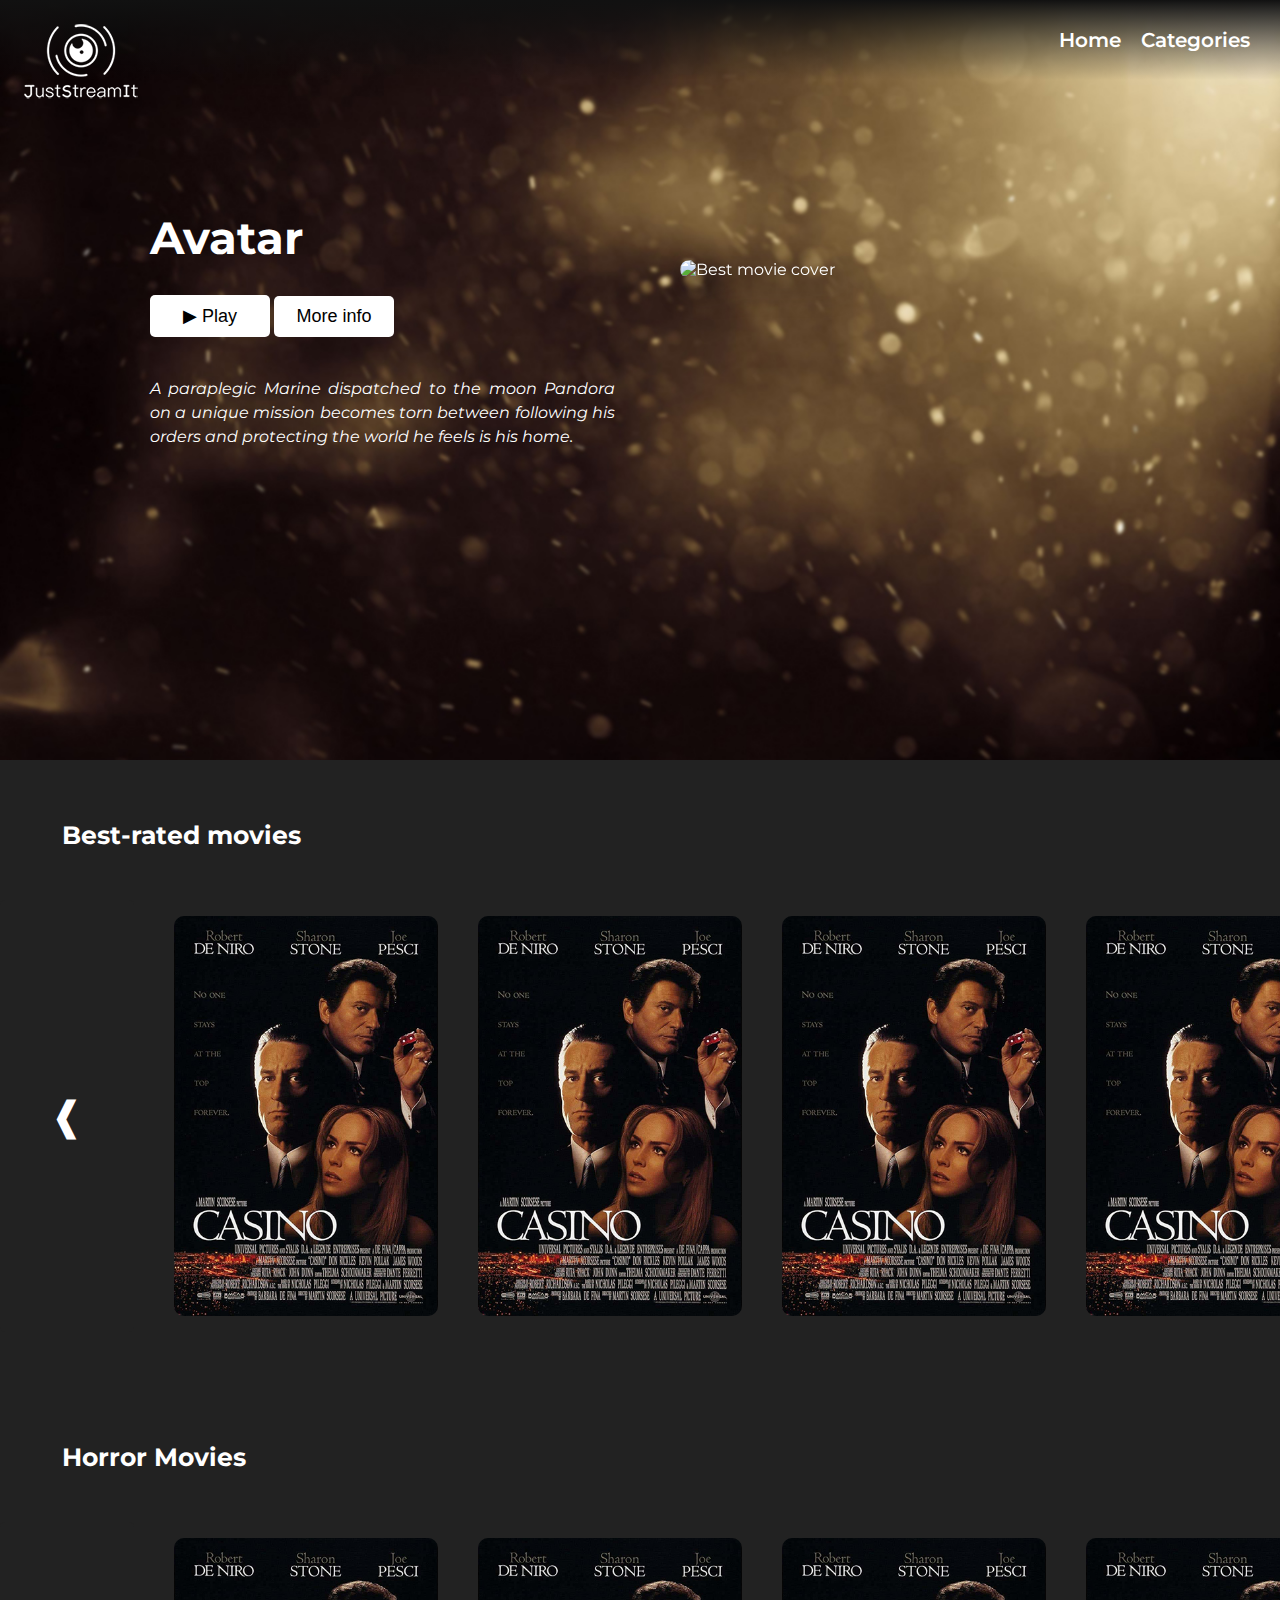
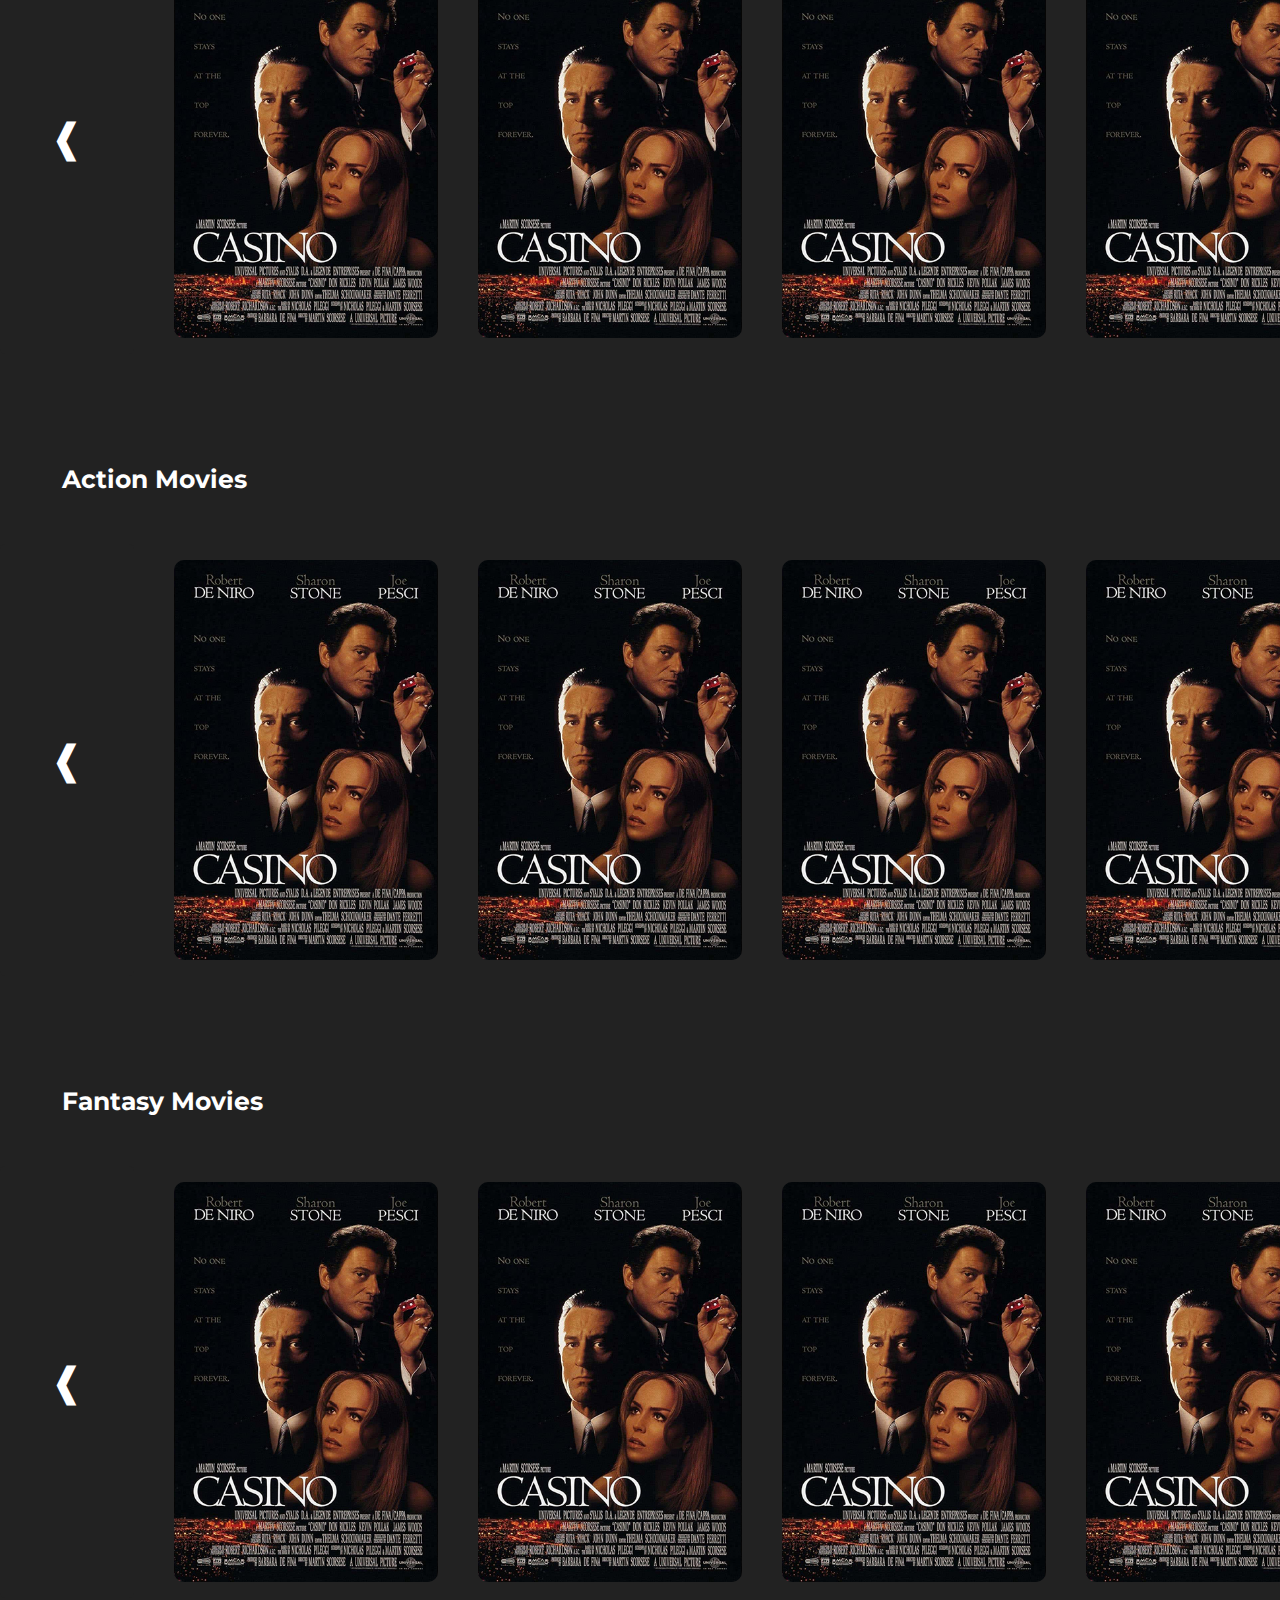
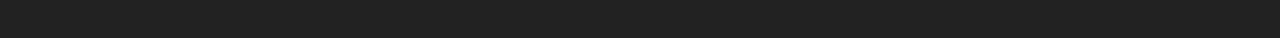
==== JustStreamIt/index.html @ 5d686f57 "added modal" ====
<!DOCTYPE html>
<html lang="en">
<head>
    <meta charset="UTF-8">
    <link rel="stylesheet" href="style.css" />
    <link rel="preconnect" href="https://fonts.googleapis.com">
    <link rel="preconnect" href="https://fonts.gstatic.com" crossorigin>
    <link href="https://fonts.googleapis.com/css2?family=Montserrat&display=swap" rel="stylesheet">
    <title>JustStreamIt</title>
</head>

<body>
    <header class="header">
        <div class="header_logo">
            <a href="index.html"><img src="images/logo_small.png" alt="JustStreamIt logo"></a>
        </div>
        <nav class="header_menu">
            <ul class="nav_bar">
                <li class="nav"><a href="index.html">Home</a></li>
                <li class="nav"><a href="#categories">Categories</a></li>
            </ul>
        </nav>
    </header>
    <section class="best">
        <div class="best_movie_cover">
            <img src="https://m.media-amazon.com/images/M/MV5BMTYwOTEwNjAzMl5BMl5BanBnXkFtZTcwODc5MTUwMw@@._V1_UX182_CR0,0,182,268_AL_.jpg" alt="Best movie cover">
        </div>
        <div class="best_movie">
            <h1 class="best_movie_title">Avatar</h1>
        </div>
        <div class="buttons">
            <button class="button">▶ Play</button>
            <button id="btn" class="button">More info</button>
        </div>
        <div class="best_movie_description">
            <p class="best_desc">
                A paraplegic Marine dispatched to the moon Pandora on a unique mission becomes torn between following his orders and protecting the world he feels is his home.
            </p>
        </div>
    </section>
    <section class="best_rated" id="categories">
        <header class="category">
            <h2>Best-rated movies</h2>
        </header>
        <div id="carrousel" class="carrousel">
            <button class="arrow_left">❰</button>
            <div class="gallery">
                <ul class="carrousel">
                    <li class="carrousel-item">
                        <img src="images/casino.jpg" alt="Best movie cover">
                        <div class= "overlay">
                            <p>Title</p>
                            <button class= "overlay_button">▶ Play</button>
                            <button class= "overlay_button">More...</button>
                        </div>
                    </li>
                    <li class="carrousel-item">
                        <img src="images/casino.jpg" alt="Best movie cover">
                        <div class= "overlay">
                            <p>Title</p>
                            <button class= "overlay_button">▶ Play</button>
                            <button class= "overlay_button">More...</button>
                        </div>
                    </li>
                    <li class="carrousel-item">
                        <img src="images/casino.jpg" alt="Best movie cover">
                        <div class= "overlay">
                            <p>Title</p>
                            <button class= "overlay_button">▶ Play</button>
                            <button class= "overlay_button">More...</button>
                        </div>
                    </li>
                    <li class="carrousel-item">
                        <img src="images/casino.jpg" alt="Best movie cover">
                        <div class= "overlay">
                            <p>Title</p>
                            <button class= "overlay_button">▶ Play</button>
                            <button class= "overlay_button">More...</button>
                        </div>
                    </li>
                    <li class="carrousel-item">
                        <img src="images/casino.jpg" alt="Best movie cover">
                        <div class= "overlay">
                            <p>Title</p>
                            <button class= "overlay_button">▶ Play</button>
                            <button class= "overlay_button">More...</button>
                        </div>
                    </li>
                    <li class="carrousel-item">
                        <img src="images/casino.jpg" alt="Best movie cover">
                        <div class= "overlay">
                            <p>Title</p>
                            <button class= "overlay_button">▶ Play</button>
                            <button class= "overlay_button">More...</button>
                        </div>
                    </li>
                    <li class="carrousel-item">
                        <img src="images/casino.jpg" alt="Best movie cover">
                        <div class= "overlay">
                            <p>Title</p>
                            <button class= "overlay_button">▶ Play</button>
                            <button class= "overlay_button">More...</button>
                        </div>
                    </li>
                </ul>
            </div>
            <button class="arrow_right">❱</button>
        </div>
    </section>
    <section class="category1">
        <header class="category">
            <h2>Horror Movies</h2>
        </header>
        <div id="carrousel" class="carrousel">
            <button class="arrow_left">❰</button>
            <div class="gallery">
                <ul class="carrousel">
                    <li class="carrousel-item">
                        <img src="images/casino.jpg" alt="Best movie cover">
                        <div class= "overlay">
                            <p>Title</p>
                            <button class= "overlay_button">▶ Play</button>
                            <button class= "overlay_button">More...</button>
                        </div>
                    </li>
                    <li class="carrousel-item">
                        <img src="images/casino.jpg" alt="Best movie cover">
                        <div class= "overlay">
                            <p>Title</p>
                            <button class= "overlay_button">▶ Play</button>
                            <button class= "overlay_button">More...</button>
                        </div>
                    </li>
                    <li class="carrousel-item">
                        <img src="images/casino.jpg" alt="Best movie cover">
                        <div class= "overlay">
                            <p>Title</p>
                            <button class= "overlay_button">▶ Play</button>
                            <button class= "overlay_button">More...</button>
                        </div>
                    </li>
                    <li class="carrousel-item">
                        <img src="images/casino.jpg" alt="Best movie cover">
                        <div class= "overlay">
                            <p>Title</p>
                            <button class= "overlay_button">▶ Play</button>
                            <button class= "overlay_button">More...</button>
                        </div>
                    </li>
                    <li class="carrousel-item">
                        <img src="images/casino.jpg" alt="Best movie cover">
                        <div class= "overlay">
                            <p>Title</p>
                            <button class= "overlay_button">▶ Play</button>
                            <button class= "overlay_button">More...</button>
                        </div>
                    </li>
                    <li class="carrousel-item">
                        <img src="images/casino.jpg" alt="Best movie cover">
                        <div class= "overlay">
                            <p>Title</p>
                            <button class= "overlay_button">▶ Play</button>
                            <button class= "overlay_button">More...</button>
                        </div>
                    </li>
                    <li class="carrousel-item">
                        <img src="images/casino.jpg" alt="Best movie cover">
                        <div class= "overlay">
                            <p>Title</p>
                            <button class= "overlay_button">▶ Play</button>
                            <button class= "overlay_button">More...</button>
                        </div>
                    </li>
                </ul>
            </div>
            <button class="arrow_right">❱</button>
        </div>
    </section>
    <section class="category2">
        <header class="category">
            <h2>Action Movies</h2>
        </header>
        <div id="carrousel" class="carrousel">
            <button class="arrow_left">❰</button>
            <div class="gallery">
                <ul class="carrousel">
                    <li class="carrousel-item">
                        <img src="images/casino.jpg" alt="Best movie cover">
                        <div class= "overlay">
                            <p>Title</p>
                            <button class= "overlay_button">▶ Play</button>
                            <button class= "overlay_button">More...</button>
                        </div>
                    </li>
                    <li class="carrousel-item">
                        <img src="images/casino.jpg" alt="Best movie cover">
                        <div class= "overlay">
                            <p>Title</p>
                            <button class= "overlay_button">▶ Play</button>
                            <button class= "overlay_button">More...</button>
                        </div>
                    </li>
                    <li class="carrousel-item">
                        <img src="images/casino.jpg" alt="Best movie cover">
                        <div class= "overlay">
                            <p>Title</p>
                            <button class= "overlay_button">▶ Play</button>
                            <button class= "overlay_button">More...</button>
                        </div>
                    </li>
                    <li class="carrousel-item">
                        <img src="images/casino.jpg" alt="Best movie cover">
                        <div class= "overlay">
                            <p>Title</p>
                            <button class= "overlay_button">▶ Play</button>
                            <button class= "overlay_button">More...</button>
                        </div>
                    </li>
                    <li class="carrousel-item">
                        <img src="images/casino.jpg" alt="Best movie cover">
                        <div class= "overlay">
                            <p>Title</p>
                            <button class= "overlay_button">▶ Play</button>
                            <button class= "overlay_button">More...</button>
                        </div>
                    </li>
                    <li class="carrousel-item">
                        <img src="images/casino.jpg" alt="Best movie cover">
                        <div class= "overlay">
                            <p>Title</p>
                            <button class= "overlay_button">▶ Play</button>
                            <button class= "overlay_button">More...</button>
                        </div>
                    </li>
                    <li class="carrousel-item">
                        <img src="images/casino.jpg" alt="Best movie cover">
                        <div class= "overlay">
                            <p>Title</p>
                            <button class= "overlay_button">▶ Play</button>
                            <button class= "overlay_button">More...</button>
                        </div>
                    </li>
                </ul>
            </div>
            <button class="arrow_right">❱</button>
        </div>
    </section>
    <section class="category3">
        <header class="category">
            <h2>Fantasy Movies</h2>
        </header>
        <div id="carrousel" class="carrousel">
            <button class="arrow_left">❰</button>
            <div class="gallery">
                <ul class="carrousel">
                    <li class="carrousel-item">
                        <img src="images/casino.jpg" alt="Best movie cover">
                        <div class= "overlay">
                            <p>Title</p>
                            <button class= "overlay_button">▶ Play</button>
                            <button class= "overlay_button">More...</button>
                        </div>
                    </li>
                    <li class="carrousel-item">
                        <img src="images/casino.jpg" alt="Best movie cover">
                        <div class= "overlay">
                            <p>Title</p>
                            <button class= "overlay_button">▶ Play</button>
                            <button class= "overlay_button">More...</button>
                        </div>
                    </li>
                    <li class="carrousel-item">
                        <img src="images/casino.jpg" alt="Best movie cover">
                        <div class= "overlay">
                            <p>Title</p>
                            <button class= "overlay_button">▶ Play</button>
                            <button class= "overlay_button">More...</button>
                        </div>
                    </li>
                    <li class="carrousel-item">
                        <img src="images/casino.jpg" alt="Best movie cover">
                        <div class= "overlay">
                            <p>Title</p>
                            <button class= "overlay_button">▶ Play</button>
                            <button class= "overlay_button">More...</button>
                        </div>
                    </li>
                    <li class="carrousel-item">
                        <img src="images/casino.jpg" alt="Best movie cover">
                        <div class= "overlay">
                            <p>Title</p>
                            <button class= "overlay_button">▶ Play</button>
                            <button class= "overlay_button">More...</button>
                        </div>
                    </li>
                    <li class="carrousel-item">
                        <img src="images/casino.jpg" alt="Best movie cover">
                        <div class= "overlay">
                            <p>Title</p>
                            <button class= "overlay_button">▶ Play</button>
                            <button class= "overlay_button">More...</button>
                        </div>
                    </li>
                    <li class="carrousel-item">
                        <img src="images/casino.jpg" alt="Best movie cover">
                        <div class= "overlay">
                            <p>Title</p>
                            <button class= "overlay_button">▶ Play</button>
                            <button class= "overlay_button">More...</button>
                        </div>
                    </li>
                </ul>
            </div>
            <button class="arrow_right">❱</button>
        </div>
    </section>
    <div id="modal" class="modal">
        <div class="modal-content">
            <span class="close">&times;</span>
            <div class="best_movie_cover">
                <img src="https://m.media-amazon.com/images/M/MV5BMTYwOTEwNjAzMl5BMl5BanBnXkFtZTcwODc5MTUwMw@@._V1_UX182_CR0,0,182,268_AL_.jpg" alt="Best movie cover">
            </div>
            <div class="best_movie_info">
                <header class="modal_header">
                    <h3 class="title">Avatar</h3>
                    <button class="modal_button">▶ Play</button>
                </header>
                <div class="metadata">
                    <p style="display:inline" class="year">2009</p> • 
                    <p style="display:inline" class="rated">12</p>+ • 
                    <p style="display:inline" class="duration">162</p> min<br>
                    <p style="display:inline" class="genres">Action, Adventure, Fantasy</p><br>
                    <strong>IMDb </strong><p style="display:inline" class="imdb_score">7.8</p> / 10<br><br>
                </div>
                <strong>Directed by : </strong>
                <p style="display:inline" class="directors">James Cameron</p><br>
                <strong>Starring : </strong>
                <p style="display:inline" class="cast">
                    CCH Pounder, Dileep Rao, Giovanni Ribisi, Jason Whyte, Joel David Moore, Laz Alonso, Matt Gerald, Michelle Rodriguez, Sam Worthington, Scott Lawrence, Sean Anthony Moran, Sigourney Weaver, Stephen Lang, Wes Studi, Zoe Saldana
                </p>...<br>
                <strong>Country : </strong>
                <p style="display:inline" class="country">USA</p><br>
                <strong>Box office : </strong>
                <p style="display:inline" class="box_office">2,790,439,092 USD</p><br><br>
                <strong>Plot summary : </strong>
                <p class="plot">
                    When his brother is killed in a robbery, paraplegic Marine Jake Sully decides to take his place in a mission on the distant world of Pandora. There he learns of greedy corporate figurehead Parker Selfridge's intentions of driving off the native humanoid "Na'vi" in order to mine for the precious material scattered throughout their rich woodland. In exchange for the spinal surgery that will fix his legs, Jake gathers knowledge, of the Indigenous Race and their Culture, for the cooperating military unit spearheaded by gung-ho Colonel Quaritch, while simultaneously attempting to infiltrate the Na'vi people with the use of an "avatar" identity. While Jake begins to bond with the native tribe and quickly falls in love with the beautiful alien Neytiri, the restless Colonel moves forward with his ruthless extermination tactics, forcing the soldier to take a stand - and fight back in an epic battle for the fate of Pandora.
                </p>
            </div>
        </div>
    </div>
    <script src="script.js"></script>
</body>
</html>
---- JustStreamIt/style.css ----
html {
  scroll-behavior: smooth;
}

body {
  background-color: #222222;
  font-family: "Montserrat", sans-serif;
  color: white;
  margin: 0;
  padding-bottom: 40px;
}

button {
  border: none;
  border-radius: 5px;
  background-color: white; 
  color: black; 
  text-align: center;
  padding: 10px;
  transition: all 0.5s;
  cursor: pointer;
}

button:hover {
  background-color: #caaa76;
  color: white
}



/* Header */

.header {
  width: 100%;
  height: 80px;
  background: none;
  position: absolute;
  display: inline-flex;
  align-items: center;
  justify-content: space-between;
  background: linear-gradient(#111111, transparent);
}

.header_logo img{
  margin-top: 50px;
  margin-left: 20px;
  border: 0px;
}

.nav_bar {
  list-style: none;
  display: flex;
  margin-right: 10px;
}

.nav a{
  color: white;
  text-decoration: none;
  font-size: 20px;
  font-weight: 600;
  margin-right: 20px;
}

/* Best movie */

.best {
  height: 400px;
  display: block;
  flex-direction: column;
  background-image: url(images/dust.jpg);
  background-size: cover;
  padding: 180px 200px 180px 150px;
}

.best_movie_title {
  font-size: 45px;
  font-weight: bold;
}

.button {
  display: inline-block;
  font-size: 18px;
  width: 120px;
}

.best_movie_description p{
  margin-right: 50%;
  margin-top: 40px;
  text-align: justify;
  line-height: 150%;
  font-style: italic;
}

.best_movie_cover img{
  width: 200%;
  max-width: 250px; 
  float: right;
  border-radius: 10px;
  filter: drop-shadow(10px 10px 15px black)
}



/* Categories */

.category {
  display: flex;
  align-items: center;
  width: 95%;
  margin: auto;
}

.category1, .category2, .category3 {
  margin-top: 50px
}

.category h2{
  width: 95%;
  font-size: 25px;
  margin-left: 30px;
  margin-top: 60px;
  margin-bottom: 50px
}

.arrow_left, .arrow_right {
  background-color: #222222;
  color: white; 
  display: inline;
  font-size: 40px;
  padding: 0px 50px 0px 50px;
}

.arrow_left:hover, .arrow_right:hover {
  background-color: #222222;
  font-size: 50px;
}

.carrousel {
  list-style: none;
  display: flex;
  flex-direction: row;
  overflow-x: hidden;
}

.carrousel::-webkit-scrollbar {
  display: none;
}

.carrousel-item {
  position: relative;
  height: 80%;
  width: 50%;
  margin: 0 40px 0 0;
  border-radius: 20px;
  position: relative;
  left: 0;
  transition: 0.8s;
}

.carrousel-item img{
  opacity: 1;
  display: block;
  max-height: 400px;
  float: right;
  border-radius: 10px;
  transition: .5s ease;
  backface-visibility: hidden;
}

.overlay {
  transition: .5s ease;
  opacity: 0;
  position: absolute;
  top: 50%;
  left: 50%;
  transform: translate(-50%, -50%);
  text-align: center;
}

.carrousel-item:hover img{
  opacity: 0.3;
}

.carrousel-item:hover .overlay{
  opacity: 1;
}

.overlay p{
  font-size: 24px;
  font-weight: bold;
  margin-bottom: 60px
}

.overlay_button{
  font-size: 13px;
  width: 60px;
}



/* Modal */

.modal {
  display: none;
  position: fixed;
  flex-direction: column;
  z-index: 1;
  left: 0;
  top: 0;
  width: 100%;
  height: 100%;
  overflow: scroll;
  background-color: rgba(0,0,0,0.4);
}

.modal::-webkit-scrollbar {
  display: none;
}

.modal-content {
  background-color: #222222;
  margin: 5% auto;
  padding: 30px 30px 60px 30px;
  border-radius: 10px;
  width: 80%;
}

.best_movie_cover img{
  border-radius: 10px;
  margin-right: 150px;
  margin-top: 80px;
  filter: drop-shadow(10px 10px 15px #111111)
}

.modal-content h3{
  display: inline-block;
  font-size: 28px;
  font-weight: bold;
}

.metadata {
  margin-right: 10px;
  font-size: 14px;
  margin-top: 0;
  font-weight: bold;
}

.genres, strong {
  color: #caaa76;
}

.modal_button {
  font-size: 14px;
  margin-left: 30px;
  margin-top: 20px;
  width: 80px;
}

.best_movie_info {
  font-size: 13px;
  margin-right: 50%;
  margin-left: 30px;
  text-align: justify;
}

.plot {
  font-style: italic;
}

.close {
  float: right;
  font-size: 28px;
  font-weight: bold;
}

.close:hover, .close:focus {
  text-decoration: none;
  cursor: pointer;
}
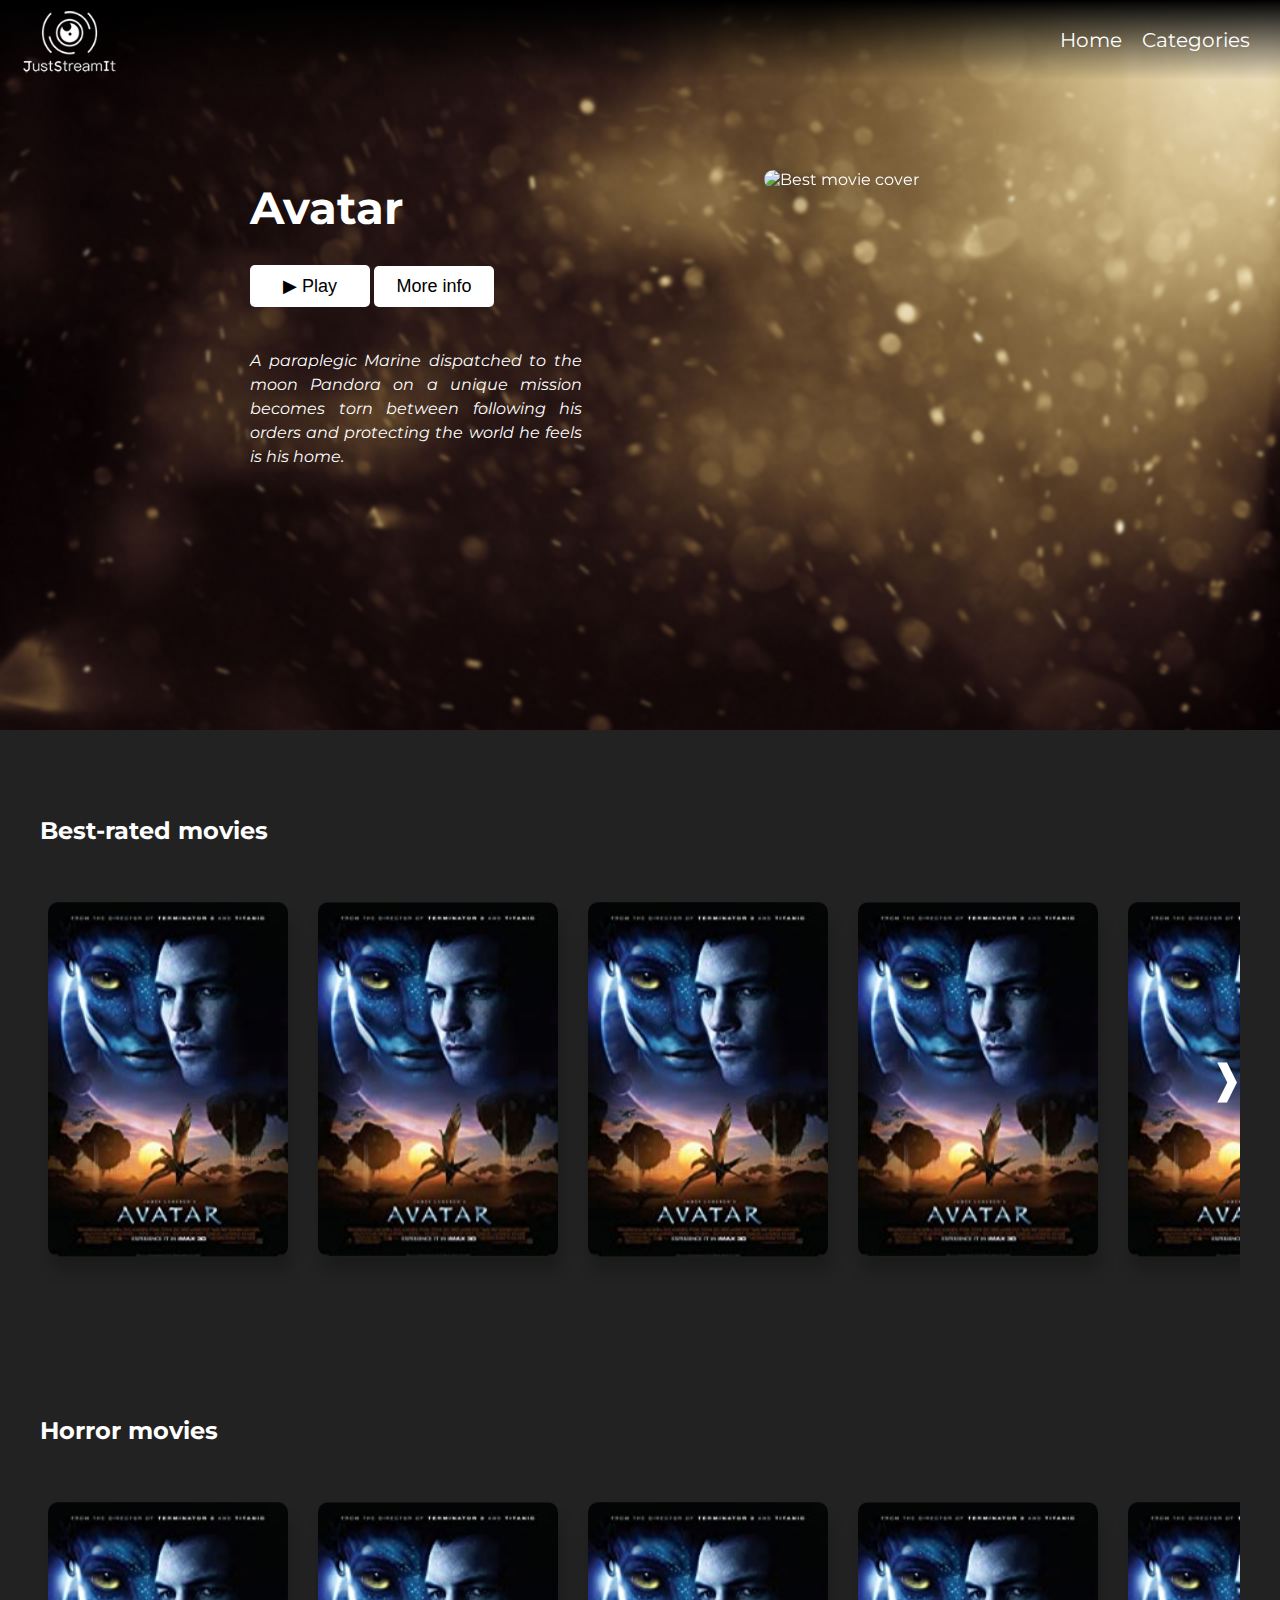
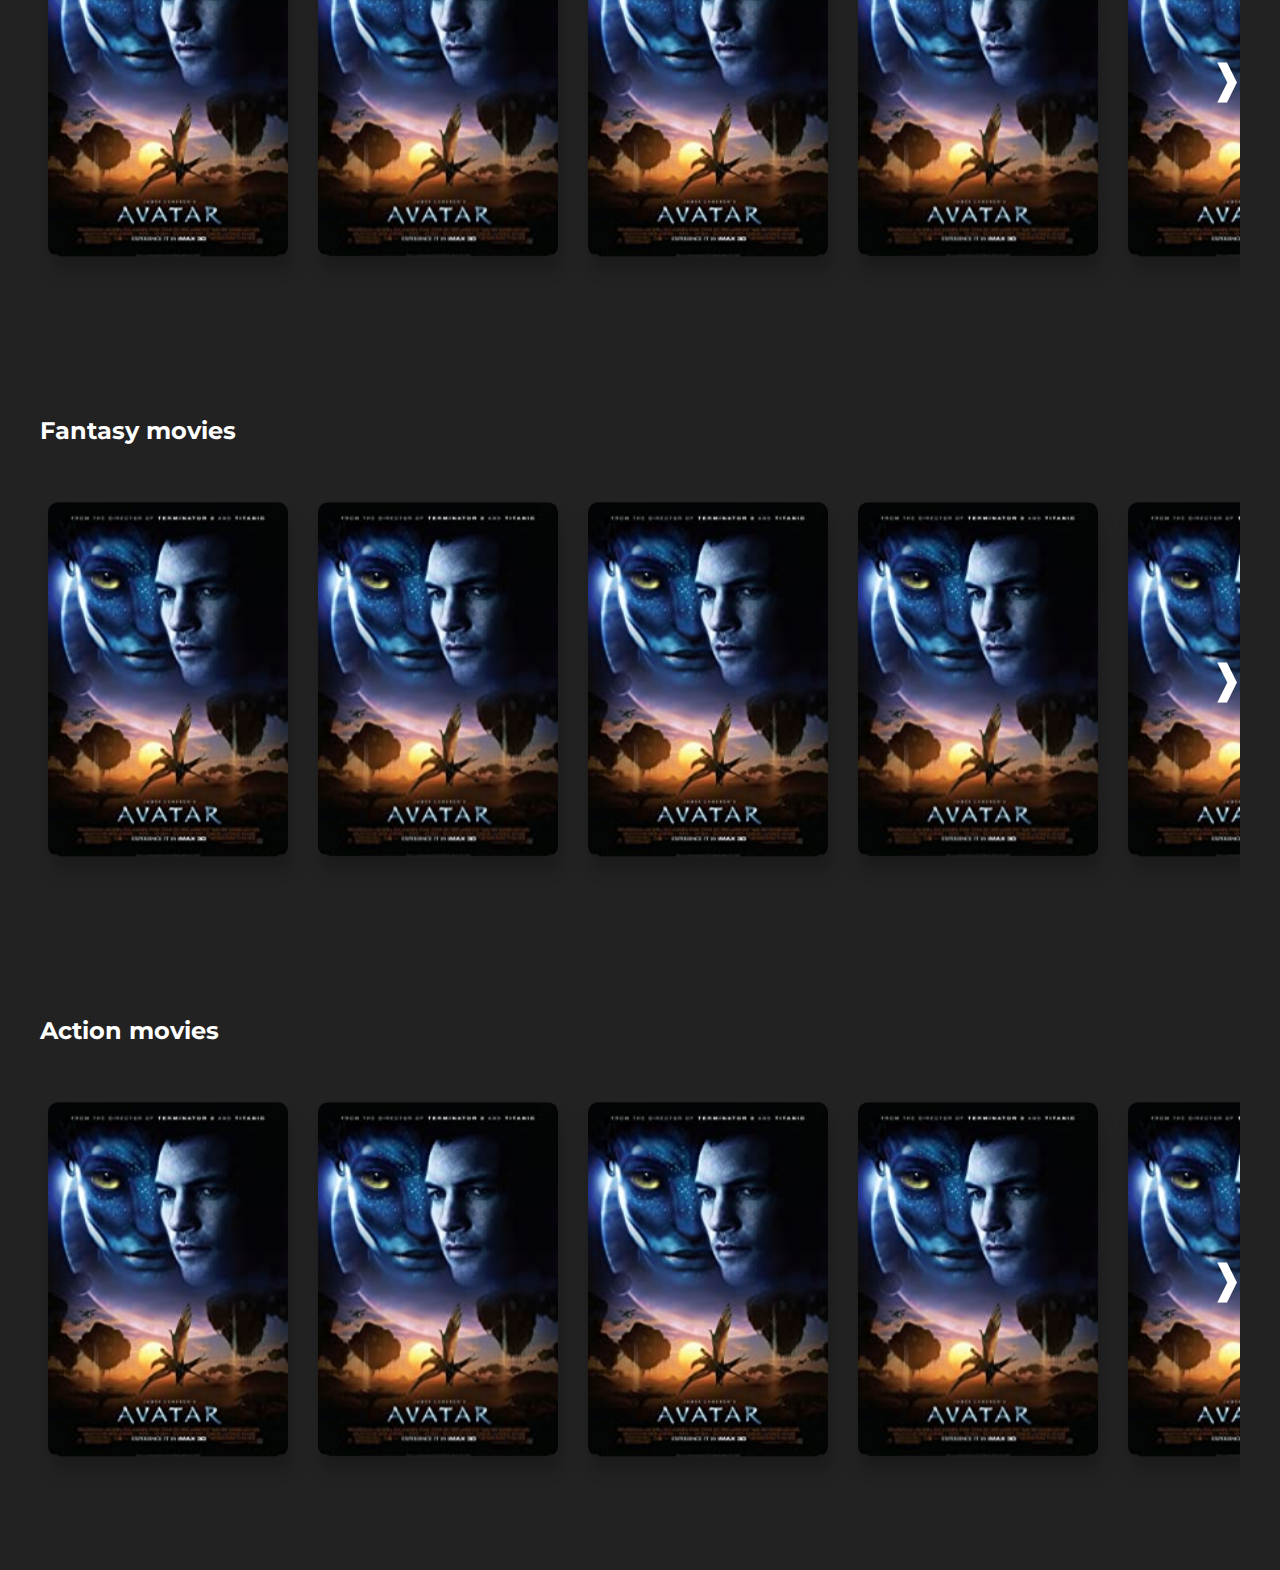
==== commit 79a54971: "added carrousel" ====
--- a/JustStreamIt/index.html
+++ b/JustStreamIt/index.html
@@ -2,6 +2,7 @@
 <html lang="en">
 <head>
     <meta charset="UTF-8">
+    <meta name="viewport" content="width=device-width, initial-scale=1.0">
     <link rel="stylesheet" href="style.css" />
     <link rel="preconnect" href="https://fonts.googleapis.com">
     <link rel="preconnect" href="https://fonts.gstatic.com" crossorigin>
@@ -21,6 +22,7 @@
             </ul>
         </nav>
     </header>
+
     <section class="best">
         <div class="best_movie_cover">
             <img src="https://m.media-amazon.com/images/M/MV5BMTYwOTEwNjAzMl5BMl5BanBnXkFtZTcwODc5MTUwMw@@._V1_UX182_CR0,0,182,268_AL_.jpg" alt="Best movie cover">
@@ -38,286 +40,295 @@
             </p>
         </div>
     </section>
-    <section class="best_rated" id="categories">
-        <header class="category">
+
+    <section class="categories" id="categories">
+        <div class="container">
             <h2>Best-rated movies</h2>
-        </header>
-        <div id="carrousel" class="carrousel">
-            <button class="arrow_left">❰</button>
-            <div class="gallery">
-                <ul class="carrousel">
-                    <li class="carrousel-item">
-                        <img src="images/casino.jpg" alt="Best movie cover">
-                        <div class= "overlay">
-                            <p>Title</p>
-                            <button class= "overlay_button">▶ Play</button>
-                            <button class= "overlay_button">More...</button>
-                        </div>
-                    </li>
-                    <li class="carrousel-item">
-                        <img src="images/casino.jpg" alt="Best movie cover">
-                        <div class= "overlay">
-                            <p>Title</p>
-                            <button class= "overlay_button">▶ Play</button>
-                            <button class= "overlay_button">More...</button>
-                        </div>
-                    </li>
-                    <li class="carrousel-item">
-                        <img src="images/casino.jpg" alt="Best movie cover">
-                        <div class= "overlay">
-                            <p>Title</p>
-                            <button class= "overlay_button">▶ Play</button>
-                            <button class= "overlay_button">More...</button>
-                        </div>
-                    </li>
-                    <li class="carrousel-item">
-                        <img src="images/casino.jpg" alt="Best movie cover">
-                        <div class= "overlay">
-                            <p>Title</p>
-                            <button class= "overlay_button">▶ Play</button>
-                            <button class= "overlay_button">More...</button>
-                        </div>
-                    </li>
-                    <li class="carrousel-item">
-                        <img src="images/casino.jpg" alt="Best movie cover">
-                        <div class= "overlay">
-                            <p>Title</p>
-                            <button class= "overlay_button">▶ Play</button>
-                            <button class= "overlay_button">More...</button>
-                        </div>
-                    </li>
-                    <li class="carrousel-item">
-                        <img src="images/casino.jpg" alt="Best movie cover">
-                        <div class= "overlay">
-                            <p>Title</p>
-                            <button class= "overlay_button">▶ Play</button>
-                            <button class= "overlay_button">More...</button>
-                        </div>
-                    </li>
-                    <li class="carrousel-item">
-                        <img src="images/casino.jpg" alt="Best movie cover">
-                        <div class= "overlay">
-                            <p>Title</p>
-                            <button class= "overlay_button">▶ Play</button>
-                            <button class= "overlay_button">More...</button>
-                        </div>
-                    </li>
-                </ul>
-            </div>
-            <button class="arrow_right">❱</button>
-        </div>
-    </section>
-    <section class="category1">
-        <header class="category">
-            <h2>Horror Movies</h2>
-        </header>
-        <div id="carrousel" class="carrousel">
-            <button class="arrow_left">❰</button>
-            <div class="gallery">
-                <ul class="carrousel">
-                    <li class="carrousel-item">
-                        <img src="images/casino.jpg" alt="Best movie cover">
-                        <div class= "overlay">
-                            <p>Title</p>
-                            <button class= "overlay_button">▶ Play</button>
-                            <button class= "overlay_button">More...</button>
-                        </div>
-                    </li>
-                    <li class="carrousel-item">
-                        <img src="images/casino.jpg" alt="Best movie cover">
-                        <div class= "overlay">
-                            <p>Title</p>
-                            <button class= "overlay_button">▶ Play</button>
-                            <button class= "overlay_button">More...</button>
-                        </div>
-                    </li>
-                    <li class="carrousel-item">
-                        <img src="images/casino.jpg" alt="Best movie cover">
-                        <div class= "overlay">
-                            <p>Title</p>
-                            <button class= "overlay_button">▶ Play</button>
-                            <button class= "overlay_button">More...</button>
-                        </div>
-                    </li>
-                    <li class="carrousel-item">
-                        <img src="images/casino.jpg" alt="Best movie cover">
-                        <div class= "overlay">
-                            <p>Title</p>
-                            <button class= "overlay_button">▶ Play</button>
-                            <button class= "overlay_button">More...</button>
-                        </div>
-                    </li>
-                    <li class="carrousel-item">
-                        <img src="images/casino.jpg" alt="Best movie cover">
-                        <div class= "overlay">
-                            <p>Title</p>
-                            <button class= "overlay_button">▶ Play</button>
-                            <button class= "overlay_button">More...</button>
-                        </div>
-                    </li>
-                    <li class="carrousel-item">
-                        <img src="images/casino.jpg" alt="Best movie cover">
-                        <div class= "overlay">
-                            <p>Title</p>
-                            <button class= "overlay_button">▶ Play</button>
-                            <button class= "overlay_button">More...</button>
-                        </div>
-                    </li>
-                    <li class="carrousel-item">
-                        <img src="images/casino.jpg" alt="Best movie cover">
-                        <div class= "overlay">
-                            <p>Title</p>
-                            <button class= "overlay_button">▶ Play</button>
-                            <button class= "overlay_button">More...</button>
-                        </div>
-                    </li>
-                </ul>
-            </div>
-            <button class="arrow_right">❱</button>
-        </div>
-    </section>
-    <section class="category2">
-        <header class="category">
-            <h2>Action Movies</h2>
-        </header>
-        <div id="carrousel" class="carrousel">
-            <button class="arrow_left">❰</button>
-            <div class="gallery">
-                <ul class="carrousel">
-                    <li class="carrousel-item">
-                        <img src="images/casino.jpg" alt="Best movie cover">
-                        <div class= "overlay">
-                            <p>Title</p>
-                            <button class= "overlay_button">▶ Play</button>
-                            <button class= "overlay_button">More...</button>
-                        </div>
-                    </li>
-                    <li class="carrousel-item">
-                        <img src="images/casino.jpg" alt="Best movie cover">
-                        <div class= "overlay">
-                            <p>Title</p>
-                            <button class= "overlay_button">▶ Play</button>
-                            <button class= "overlay_button">More...</button>
-                        </div>
-                    </li>
-                    <li class="carrousel-item">
-                        <img src="images/casino.jpg" alt="Best movie cover">
-                        <div class= "overlay">
-                            <p>Title</p>
-                            <button class= "overlay_button">▶ Play</button>
-                            <button class= "overlay_button">More...</button>
-                        </div>
-                    </li>
-                    <li class="carrousel-item">
-                        <img src="images/casino.jpg" alt="Best movie cover">
-                        <div class= "overlay">
-                            <p>Title</p>
-                            <button class= "overlay_button">▶ Play</button>
-                            <button class= "overlay_button">More...</button>
-                        </div>
-                    </li>
-                    <li class="carrousel-item">
-                        <img src="images/casino.jpg" alt="Best movie cover">
-                        <div class= "overlay">
-                            <p>Title</p>
-                            <button class= "overlay_button">▶ Play</button>
-                            <button class= "overlay_button">More...</button>
-                        </div>
-                    </li>
-                    <li class="carrousel-item">
-                        <img src="images/casino.jpg" alt="Best movie cover">
-                        <div class= "overlay">
-                            <p>Title</p>
-                            <button class= "overlay_button">▶ Play</button>
-                            <button class= "overlay_button">More...</button>
-                        </div>
-                    </li>
-                    <li class="carrousel-item">
-                        <img src="images/casino.jpg" alt="Best movie cover">
-                        <div class= "overlay">
-                            <p>Title</p>
-                            <button class= "overlay_button">▶ Play</button>
-                            <button class= "overlay_button">More...</button>
-                        </div>
-                    </li>
-                </ul>
-            </div>
-            <button class="arrow_right">❱</button>
-        </div>
-    </section>
-    <section class="category3">
-        <header class="category">
-            <h2>Fantasy Movies</h2>
-        </header>
-        <div id="carrousel" class="carrousel">
-            <button class="arrow_left">❰</button>
-            <div class="gallery">
-                <ul class="carrousel">
-                    <li class="carrousel-item">
-                        <img src="images/casino.jpg" alt="Best movie cover">
-                        <div class= "overlay">
-                            <p>Title</p>
-                            <button class= "overlay_button">▶ Play</button>
-                            <button class= "overlay_button">More...</button>
-                        </div>
-                    </li>
-                    <li class="carrousel-item">
-                        <img src="images/casino.jpg" alt="Best movie cover">
-                        <div class= "overlay">
-                            <p>Title</p>
-                            <button class= "overlay_button">▶ Play</button>
-                            <button class= "overlay_button">More...</button>
-                        </div>
-                    </li>
-                    <li class="carrousel-item">
-                        <img src="images/casino.jpg" alt="Best movie cover">
-                        <div class= "overlay">
-                            <p>Title</p>
-                            <button class= "overlay_button">▶ Play</button>
-                            <button class= "overlay_button">More...</button>
-                        </div>
-                    </li>
-                    <li class="carrousel-item">
-                        <img src="images/casino.jpg" alt="Best movie cover">
-                        <div class= "overlay">
-                            <p>Title</p>
-                            <button class= "overlay_button">▶ Play</button>
-                            <button class= "overlay_button">More...</button>
-                        </div>
-                    </li>
-                    <li class="carrousel-item">
-                        <img src="images/casino.jpg" alt="Best movie cover">
-                        <div class= "overlay">
-                            <p>Title</p>
-                            <button class= "overlay_button">▶ Play</button>
-                            <button class= "overlay_button">More...</button>
-                        </div>
-                    </li>
-                    <li class="carrousel-item">
-                        <img src="images/casino.jpg" alt="Best movie cover">
-                        <div class= "overlay">
-                            <p>Title</p>
-                            <button class= "overlay_button">▶ Play</button>
-                            <button class= "overlay_button">More...</button>
-                        </div>
-                    </li>
-                    <li class="carrousel-item">
-                        <img src="images/casino.jpg" alt="Best movie cover">
-                        <div class= "overlay">
-                            <p>Title</p>
-                            <button class= "overlay_button">▶ Play</button>
-                            <button class= "overlay_button">More...</button>
-                        </div>
-                    </li>
-                </ul>
-            </div>
-            <button class="arrow_right">❱</button>
-        </div>
-    </section>
+            <div class="carrousel--container">
+                <div class="carrousel--content" id="carrouselContent">
+                    <div class="box">
+                        <img src="images/test.jpg" alt="Best movie cover">
+                        <div class= "overlay">
+                            <p>Movie 1</p>
+                            <button class= "overlay_button">▶ Play</button>
+                            <button class= "overlay_button">More...</button>
+                        </div>
+                    </div>
+                    <div class="box">
+                        <img src="images/test.jpg" alt="Best movie cover">
+                        <div class= "overlay">
+                            <p>Movie 2</p>
+                            <button class= "overlay_button">▶ Play</button>
+                            <button class= "overlay_button">More...</button>
+                        </div>
+                    </div>
+                    <div class="box">
+                        <img src="images/test.jpg" alt="Best movie cover">
+                        <div class= "overlay">
+                            <p>Movie 3</p>
+                            <button class= "overlay_button">▶ Play</button>
+                            <button class= "overlay_button">More...</button>
+                        </div>
+                    </div>
+                    <div class="box">
+                        <img src="images/test.jpg" alt="Best movie cover">
+                        <div class= "overlay">
+                            <p>Movie 4</p>
+                            <button class= "overlay_button">▶ Play</button>
+                            <button class= "overlay_button">More...</button>
+                        </div>
+                    
+                    </div>
+                    <div class="box">
+                        <img src="images/test.jpg" alt="Best movie cover">
+                        <div class= "overlay">
+                            <p>Movie 5</p>
+                            <button class= "overlay_button">▶ Play</button>
+                            <button class= "overlay_button">More...</button>
+                        </div>
+                    </div>
+                    <div class="box">
+                        <img src="images/test.jpg" alt="Best movie cover">
+                        <div class= "overlay">
+                            <p>Movie 6</p>
+                            <button class= "overlay_button">▶ Play</button>
+                            <button class= "overlay_button">More...</button>
+                        </div>
+                    </div>
+                    <div class="box">
+                        <img src="images/test.jpg" alt="Best movie cover">
+                        <div class= "overlay">
+                            <p>Movie 7</p>
+                            <button class= "overlay_button">▶ Play</button>
+                            <button class= "overlay_button">More...</button>
+                        </div>
+                    </div> 
+                </div>
+                <div class="controls">
+                    <button class="btn left" id="carrouselLeftBtn">❰</button>
+                    <button class="btn right show" id="carrouselRightBtn">❱</button>
+                </div>
+            </div>
+        </div>
+    </section>
+
+    <section class="categories" id="categories">
+        <div class="container">
+            <h2>Horror movies</h2>
+            <div class="carrousel--container">
+                <div class="carrousel--content" id="carrouselContent">
+                    <div class="box">
+                        <img src="images/test.jpg" alt="Best movie cover">
+                        <div class= "overlay">
+                            <p>Movie 1</p>
+                            <button class= "overlay_button">▶ Play</button>
+                            <button class= "overlay_button">More...</button>
+                        </div>
+                    </div>
+                    <div class="box">
+                        <img src="images/test.jpg" alt="Best movie cover">
+                        <div class= "overlay">
+                            <p>Movie 2</p>
+                            <button class= "overlay_button">▶ Play</button>
+                            <button class= "overlay_button">More...</button>
+                        </div>
+                    </div>
+                    <div class="box">
+                        <img src="images/test.jpg" alt="Best movie cover">
+                        <div class= "overlay">
+                            <p>Movie 3</p>
+                            <button class= "overlay_button">▶ Play</button>
+                            <button class= "overlay_button">More...</button>
+                        </div>
+                    </div>
+                    <div class="box">
+                        <img src="images/test.jpg" alt="Best movie cover">
+                        <div class= "overlay">
+                            <p>Movie 4</p>
+                            <button class= "overlay_button">▶ Play</button>
+                            <button class= "overlay_button">More...</button>
+                        </div>
+                    
+                    </div>
+                    <div class="box">
+                        <img src="images/test.jpg" alt="Best movie cover">
+                        <div class= "overlay">
+                            <p>Movie 5</p>
+                            <button class= "overlay_button">▶ Play</button>
+                            <button class= "overlay_button">More...</button>
+                        </div>
+                    </div>
+                    <div class="box">
+                        <img src="images/test.jpg" alt="Best movie cover">
+                        <div class= "overlay">
+                            <p>Movie 6</p>
+                            <button class= "overlay_button">▶ Play</button>
+                            <button class= "overlay_button">More...</button>
+                        </div>
+                    </div>
+                    <div class="box">
+                        <img src="images/test.jpg" alt="Best movie cover">
+                        <div class= "overlay">
+                            <p>Movie 7</p>
+                            <button class= "overlay_button">▶ Play</button>
+                            <button class= "overlay_button">More...</button>
+                        </div>
+                    </div> 
+                </div>
+                <div class="controls">
+                    <button class="btn left" id="carrouselLeftBtn">❰</button>
+                    <button class="btn right show" id="carrouselRightBtn">❱</button>
+                </div>
+            </div>
+        </div>
+    </section>
+
+    <section class="categories" id="categories">
+        <div class="container">
+            <h2>Fantasy movies</h2>
+            <div class="carrousel--container">
+                <div class="carrousel--content" id="carrouselContent">
+                    <div class="box">
+                        <img src="images/test.jpg" alt="Best movie cover">
+                        <div class= "overlay">
+                            <p>Movie 1</p>
+                            <button class= "overlay_button">▶ Play</button>
+                            <button class= "overlay_button">More...</button>
+                        </div>
+                    </div>
+                    <div class="box">
+                        <img src="images/test.jpg" alt="Best movie cover">
+                        <div class= "overlay">
+                            <p>Movie 2</p>
+                            <button class= "overlay_button">▶ Play</button>
+                            <button class= "overlay_button">More...</button>
+                        </div>
+                    </div>
+                    <div class="box">
+                        <img src="images/test.jpg" alt="Best movie cover">
+                        <div class= "overlay">
+                            <p>Movie 3</p>
+                            <button class= "overlay_button">▶ Play</button>
+                            <button class= "overlay_button">More...</button>
+                        </div>
+                    </div>
+                    <div class="box">
+                        <img src="images/test.jpg" alt="Best movie cover">
+                        <div class= "overlay">
+                            <p>Movie 4</p>
+                            <button class= "overlay_button">▶ Play</button>
+                            <button class= "overlay_button">More...</button>
+                        </div>
+                    
+                    </div>
+                    <div class="box">
+                        <img src="images/test.jpg" alt="Best movie cover">
+                        <div class= "overlay">
+                            <p>Movie 5</p>
+                            <button class= "overlay_button">▶ Play</button>
+                            <button class= "overlay_button">More...</button>
+                        </div>
+                    </div>
+                    <div class="box">
+                        <img src="images/test.jpg" alt="Best movie cover">
+                        <div class= "overlay">
+                            <p>Movie 6</p>
+                            <button class= "overlay_button">▶ Play</button>
+                            <button class= "overlay_button">More...</button>
+                        </div>
+                    </div>
+                    <div class="box">
+                        <img src="images/test.jpg" alt="Best movie cover">
+                        <div class= "overlay">
+                            <p>Movie 7</p>
+                            <button class= "overlay_button">▶ Play</button>
+                            <button class= "overlay_button">More...</button>
+                        </div>
+                    </div> 
+                </div>
+                <div class="controls">
+                    <button class="btn left" id="carrouselLeftBtn">❰</button>
+                    <button class="btn right show" id="carrouselRightBtn">❱</button>
+                </div>
+            </div>
+        </div>
+    </section>
+
+    <section class="categories" id="categories">
+        <div class="container">
+            <h2>Action movies</h2>
+            <div class="carrousel--container">
+                <div class="carrousel--content" id="carrouselContent">
+                    <div class="box">
+                        <img src="images/test.jpg" alt="Best movie cover">
+                        <div class= "overlay">
+                            <p>Movie 1</p>
+                            <button class= "overlay_button">▶ Play</button>
+                            <button class= "overlay_button">More...</button>
+                        </div>
+                    </div>
+                    <div class="box">
+                        <img src="images/test.jpg" alt="Best movie cover">
+                        <div class= "overlay">
+                            <p>Movie 2</p>
+                            <button class= "overlay_button">▶ Play</button>
+                            <button class= "overlay_button">More...</button>
+                        </div>
+                    </div>
+                    <div class="box">
+                        <img src="images/test.jpg" alt="Best movie cover">
+                        <div class= "overlay">
+                            <p>Movie 3</p>
+                            <button class= "overlay_button">▶ Play</button>
+                            <button class= "overlay_button">More...</button>
+                        </div>
+                    </div>
+                    <div class="box">
+                        <img src="images/test.jpg" alt="Best movie cover">
+                        <div class= "overlay">
+                            <p>Movie 4</p>
+                            <button class= "overlay_button">▶ Play</button>
+                            <button class= "overlay_button">More...</button>
+                        </div>
+                    
+                    </div>
+                    <div class="box">
+                        <img src="images/test.jpg" alt="Best movie cover">
+                        <div class= "overlay">
+                            <p>Movie 5</p>
+                            <button class= "overlay_button">▶ Play</button>
+                            <button class= "overlay_button">More...</button>
+                        </div>
+                    </div>
+                    <div class="box">
+                        <img src="images/test.jpg" alt="Best movie cover">
+                        <div class= "overlay">
+                            <p>Movie 6</p>
+                            <button class= "overlay_button">▶ Play</button>
+                            <button class= "overlay_button">More...</button>
+                        </div>
+                    </div>
+                    <div class="box">
+                        <img src="images/test.jpg" alt="Best movie cover">
+                        <div class= "overlay">
+                            <p>Movie 7</p>
+                            <button class= "overlay_button">▶ Play</button>
+                            <button class= "overlay_button">More...</button>
+                        </div>
+                    </div> 
+                </div>
+                <div class="controls">
+                    <button class="btn left" id="carrouselLeftBtn">❰</button>
+                    <button class="btn right show" id="carrouselRightBtn">❱</button>
+                </div>
+            </div>
+        </div>
+    </section>
+
     <div id="modal" class="modal">
         <div class="modal-content">
             <span class="close">&times;</span>
-            <div class="best_movie_cover">
+            <div class="modal_cover_image">
                 <img src="https://m.media-amazon.com/images/M/MV5BMTYwOTEwNjAzMl5BMl5BanBnXkFtZTcwODc5MTUwMw@@._V1_UX182_CR0,0,182,268_AL_.jpg" alt="Best movie cover">
             </div>
             <div class="best_movie_info">
@@ -349,6 +360,6 @@
             </div>
         </div>
     </div>
-    <script src="script.js"></script>
+    <script src="main.js"></script>
 </body>
 </html>--- a/JustStreamIt/style.css
+++ b/JustStreamIt/style.css
@@ -17,7 +17,7 @@
   color: black; 
   text-align: center;
   padding: 10px;
-  transition: all 0.5s;
+  transition: all 0.2s;
   cursor: pointer;
 }
 
@@ -38,11 +38,12 @@
   display: inline-flex;
   align-items: center;
   justify-content: space-between;
-  background: linear-gradient(#111111, transparent);
+  background: linear-gradient(#000000, transparent);
 }
 
 .header_logo img{
-  margin-top: 50px;
+  width: 70%;
+  margin-top: 10px;
   margin-left: 20px;
   border: 0px;
 }
@@ -57,11 +58,17 @@
   color: white;
   text-decoration: none;
   font-size: 20px;
-  font-weight: 600;
   margin-right: 20px;
-}
-
-/* Best movie */
+  transition: all 0.2s;
+}
+
+.nav a:hover {
+  font-weight: bold;
+}
+
+
+
+/*** Best movie */
 
 .best {
   height: 400px;
@@ -69,7 +76,7 @@
   flex-direction: column;
   background-image: url(images/dust.jpg);
   background-size: cover;
-  padding: 180px 200px 180px 150px;
+  padding: 150px 200px 180px 250px;
 }
 
 .best_movie_title {
@@ -84,16 +91,18 @@
 }
 
 .best_movie_description p{
-  margin-right: 50%;
-  margin-top: 40px;
+  margin-right: 60%;
+  margin-top: 5%;
   text-align: justify;
   line-height: 150%;
   font-style: italic;
 }
 
 .best_movie_cover img{
-  width: 200%;
-  max-width: 250px; 
+  width: 20%;
+  max-width: 300px;
+  margin-right: 150px;
+  margin-top: 20px;
   float: right;
   border-radius: 10px;
   filter: drop-shadow(10px 10px 15px black)
@@ -103,92 +112,119 @@
 
 /* Categories */
 
-.category {
+.categories {
+  width: 100%;
+  height: 600px;
   display: flex;
   align-items: center;
-  width: 95%;
-  margin: auto;
-}
-
-.category1, .category2, .category3 {
-  margin-top: 50px
-}
-
-.category h2{
-  width: 95%;
-  font-size: 25px;
-  margin-left: 30px;
-  margin-top: 60px;
-  margin-bottom: 50px
-}
-
-.arrow_left, .arrow_right {
-  background-color: #222222;
-  color: white; 
-  display: inline;
-  font-size: 40px;
-  padding: 0px 50px 0px 50px;
-}
-
-.arrow_left:hover, .arrow_right:hover {
-  background-color: #222222;
-  font-size: 50px;
-}
-
-.carrousel {
-  list-style: none;
+  justify-content: center;
+}
+
+.container {
+  width: 1200px;
+}
+
+.container h2 {
+  font-weight: bold;
+  margin-top: 50px;
+}
+
+
+
+
+/* Carrousel */
+
+.carrousel--container {
+  width: 100%;
+  height: 430px;
   display: flex;
-  flex-direction: row;
-  overflow-x: hidden;
-}
-
-.carrousel::-webkit-scrollbar {
-  display: none;
-}
-
-.carrousel-item {
+  align-items: center;
+  justify-content: center;
   position: relative;
-  height: 80%;
-  width: 50%;
-  margin: 0 40px 0 0;
-  border-radius: 20px;
-  position: relative;
-  left: 0;
-  transition: 0.8s;
-}
-
-.carrousel-item img{
+  background: none;
+  border-radius: 0.2rem;
+  overflow: hidden;
+}
+.carrousel--content {
+  display: flex;
+  justify-content: center;
+  position: absolute;
+  top: 70%;
+  left: 0.5rem;
+  transform: translateY(-50%);
+  transition: all 0.3s ease;
+}
+.box {
+  background: none;
+  width: 200px;
+  margin-right: 70px;
+  border-radius: 10px;
+}
+
+.box img{
   opacity: 1;
   display: block;
-  max-height: 400px;
-  float: right;
+  width: 120%;
+  max-height: 600px;
   border-radius: 10px;
   transition: .5s ease;
   backface-visibility: hidden;
-}
+  box-shadow: 3px 15px 15px rgba(0, 0, 0, 0.2);
+}
+
+.btn {
+  background: none;
+  border: 1px solid white;
+  color: white;
+  height: 220px;
+  font-size: 40px;
+  position: absolute;
+  top: 50%;
+  width: 40px;
+  transform: translateY(-50%) scale(0.5);
+  opacity: 0;
+  visibility: hidden;
+  transition: all 0.1s ease;
+}
+
+.btn.show {
+  border: none;
+  transform: translateY(-50%) scale(1);
+  opacity: 1;
+  visibility: visible;
+}
+
+.btn.left {
+  left: 0;
+}
+
+.btn.right {
+  right: 0;
+}
+
+
+
+/* Overlay */
 
 .overlay {
   transition: .5s ease;
   opacity: 0;
-  position: absolute;
-  top: 50%;
-  left: 50%;
-  transform: translate(-50%, -50%);
+  transform: translate(10%, -180%);
   text-align: center;
 }
 
-.carrousel-item:hover img{
+.box:hover img{
   opacity: 0.3;
 }
 
-.carrousel-item:hover .overlay{
+.box:hover .overlay{
   opacity: 1;
 }
 
 .overlay p{
   font-size: 24px;
   font-weight: bold;
-  margin-bottom: 60px
+  padding-bottom: 60px
 }
 
 .overlay_button{
@@ -211,6 +247,7 @@
   height: 100%;
   overflow: scroll;
   background-color: rgba(0,0,0,0.4);
+  transition: .5ms ease;
 }
 
 .modal::-webkit-scrollbar {
@@ -223,12 +260,16 @@
   padding: 30px 30px 60px 30px;
   border-radius: 10px;
   width: 80%;
-}
-
-.best_movie_cover img{
+  max-width: 1500px;
+}
+
+.modal_cover_image img{
+  width: 20%;
+  max-width: 280px;
   border-radius: 10px;
   margin-right: 150px;
   margin-top: 80px;
+  float: right;
   filter: drop-shadow(10px 10px 15px #111111)
 }
 
@@ -240,7 +281,7 @@
 
 .metadata {
   margin-right: 10px;
-  font-size: 14px;
+  font-size: 15px;
   margin-top: 0;
   font-weight: bold;
 }
@@ -257,7 +298,7 @@
 }
 
 .best_movie_info {
-  font-size: 13px;
+  font-size: 14px;
   margin-right: 50%;
   margin-left: 30px;
   text-align: justify;
